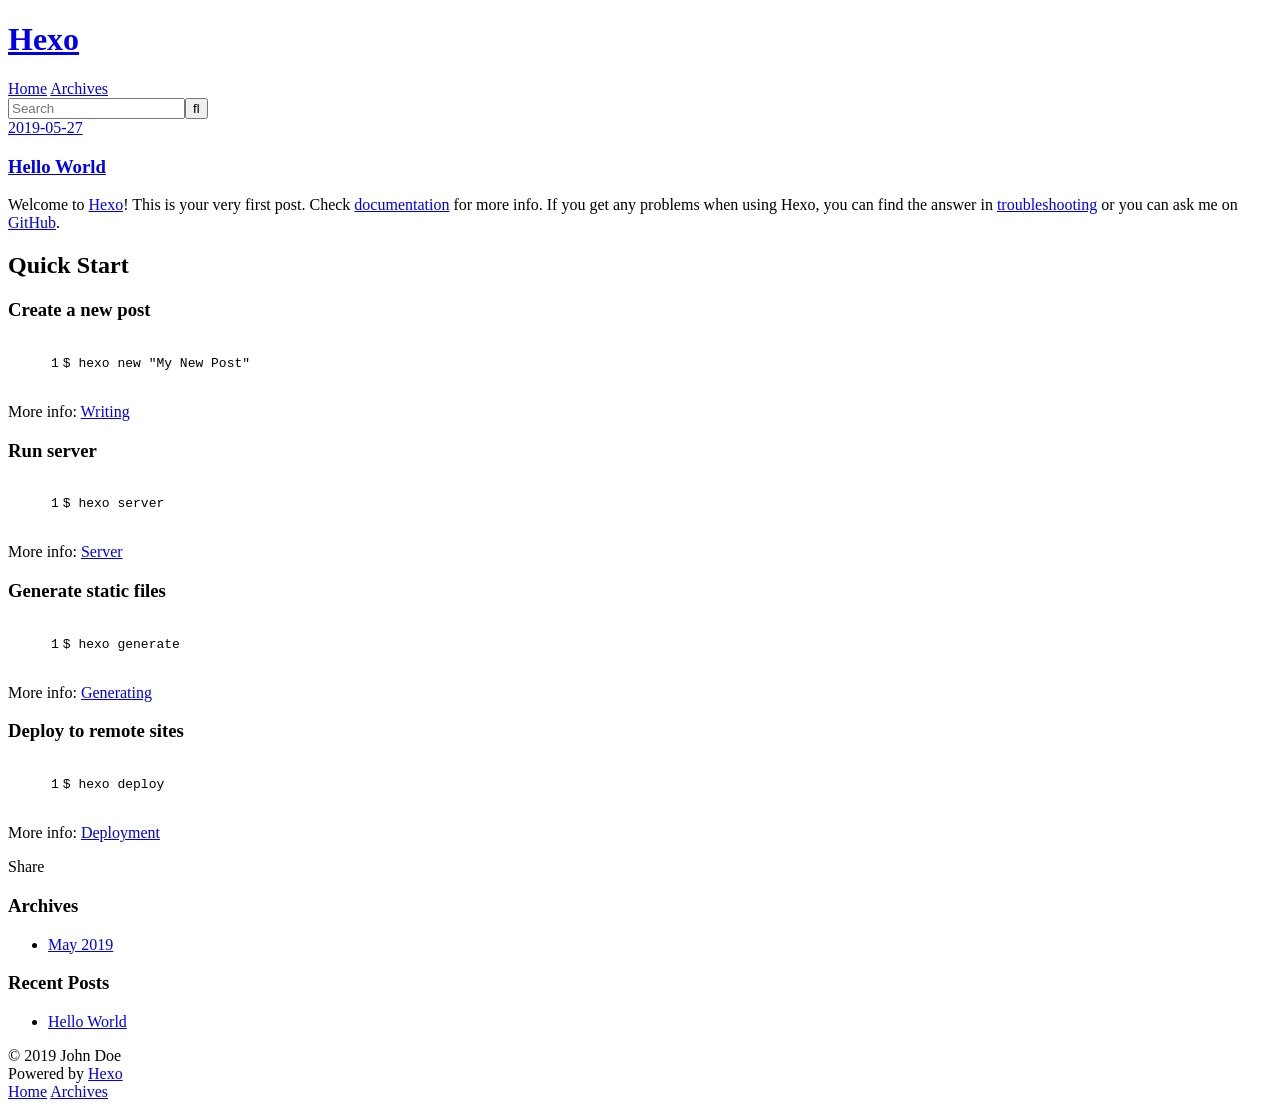
==== index.html @ edc5e7f1 "Site updated: 2019-05-27 20:19:11" ====
<!DOCTYPE html>
<html>
<head><meta name="generator" content="Hexo 3.8.0">
  <meta charset="utf-8">
  

  
  <title>Hexo</title>
  <meta name="viewport" content="width=device-width, initial-scale=1, maximum-scale=1">
  <meta property="og:type" content="website">
<meta property="og:title" content="Hexo">
<meta property="og:url" content="http://yoursite.com/index.html">
<meta property="og:site_name" content="Hexo">
<meta property="og:locale" content="default">
<meta name="twitter:card" content="summary">
<meta name="twitter:title" content="Hexo">
  
    <link rel="alternate" href="/atom.xml" title="Hexo" type="application/atom+xml">
  
  
    <link rel="icon" href="/favicon.png">
  
  
    <link href="//fonts.googleapis.com/css?family=Source+Code+Pro" rel="stylesheet" type="text/css">
  
  <link rel="stylesheet" href="/css/style.css">
</head>
</html>
<body>
  <div id="container">
    <div id="wrap">
      <header id="header">
  <div id="banner"></div>
  <div id="header-outer" class="outer">
    <div id="header-title" class="inner">
      <h1 id="logo-wrap">
        <a href="/" id="logo">Hexo</a>
      </h1>
      
    </div>
    <div id="header-inner" class="inner">
      <nav id="main-nav">
        <a id="main-nav-toggle" class="nav-icon"></a>
        
          <a class="main-nav-link" href="/">Home</a>
        
          <a class="main-nav-link" href="/archives">Archives</a>
        
      </nav>
      <nav id="sub-nav">
        
          <a id="nav-rss-link" class="nav-icon" href="/atom.xml" title="RSS Feed"></a>
        
        <a id="nav-search-btn" class="nav-icon" title="Search"></a>
      </nav>
      <div id="search-form-wrap">
        <form action="//google.com/search" method="get" accept-charset="UTF-8" class="search-form"><input type="search" name="q" class="search-form-input" placeholder="Search"><button type="submit" class="search-form-submit">&#xF002;</button><input type="hidden" name="sitesearch" value="http://yoursite.com"></form>
      </div>
    </div>
  </div>
</header>
      <div class="outer">
        <section id="main">
  
    <article id="post-hello-world" class="article article-type-post" itemscope itemprop="blogPost">
  <div class="article-meta">
    <a href="/2019/05/27/hello-world/" class="article-date">
  <time datetime="2019-05-27T12:12:05.612Z" itemprop="datePublished">2019-05-27</time>
</a>
    
  </div>
  <div class="article-inner">
    
    
      <header class="article-header">
        
  
    <h1 itemprop="name">
      <a class="article-title" href="/2019/05/27/hello-world/">Hello World</a>
    </h1>
  

      </header>
    
    <div class="article-entry" itemprop="articleBody">
      
        <p>Welcome to <a href="https://hexo.io/" target="_blank" rel="noopener">Hexo</a>! This is your very first post. Check <a href="https://hexo.io/docs/" target="_blank" rel="noopener">documentation</a> for more info. If you get any problems when using Hexo, you can find the answer in <a href="https://hexo.io/docs/troubleshooting.html" target="_blank" rel="noopener">troubleshooting</a> or you can ask me on <a href="https://github.com/hexojs/hexo/issues" target="_blank" rel="noopener">GitHub</a>.</p>
<h2 id="Quick-Start"><a href="#Quick-Start" class="headerlink" title="Quick Start"></a>Quick Start</h2><h3 id="Create-a-new-post"><a href="#Create-a-new-post" class="headerlink" title="Create a new post"></a>Create a new post</h3><figure class="highlight bash"><table><tr><td class="gutter"><pre><span class="line">1</span><br></pre></td><td class="code"><pre><span class="line">$ hexo new <span class="string">"My New Post"</span></span><br></pre></td></tr></table></figure>
<p>More info: <a href="https://hexo.io/docs/writing.html" target="_blank" rel="noopener">Writing</a></p>
<h3 id="Run-server"><a href="#Run-server" class="headerlink" title="Run server"></a>Run server</h3><figure class="highlight bash"><table><tr><td class="gutter"><pre><span class="line">1</span><br></pre></td><td class="code"><pre><span class="line">$ hexo server</span><br></pre></td></tr></table></figure>
<p>More info: <a href="https://hexo.io/docs/server.html" target="_blank" rel="noopener">Server</a></p>
<h3 id="Generate-static-files"><a href="#Generate-static-files" class="headerlink" title="Generate static files"></a>Generate static files</h3><figure class="highlight bash"><table><tr><td class="gutter"><pre><span class="line">1</span><br></pre></td><td class="code"><pre><span class="line">$ hexo generate</span><br></pre></td></tr></table></figure>
<p>More info: <a href="https://hexo.io/docs/generating.html" target="_blank" rel="noopener">Generating</a></p>
<h3 id="Deploy-to-remote-sites"><a href="#Deploy-to-remote-sites" class="headerlink" title="Deploy to remote sites"></a>Deploy to remote sites</h3><figure class="highlight bash"><table><tr><td class="gutter"><pre><span class="line">1</span><br></pre></td><td class="code"><pre><span class="line">$ hexo deploy</span><br></pre></td></tr></table></figure>
<p>More info: <a href="https://hexo.io/docs/deployment.html" target="_blank" rel="noopener">Deployment</a></p>

      
    </div>
    <footer class="article-footer">
      <a data-url="http://yoursite.com/2019/05/27/hello-world/" data-id="cjw6c3zhk0000vw98or9wdmxs" class="article-share-link">Share</a>
      
      
    </footer>
  </div>
  
</article>


  


</section>
        
          <aside id="sidebar">
  
    

  
    

  
    
  
    
  <div class="widget-wrap">
    <h3 class="widget-title">Archives</h3>
    <div class="widget">
      <ul class="archive-list"><li class="archive-list-item"><a class="archive-list-link" href="/archives/2019/05/">May 2019</a></li></ul>
    </div>
  </div>


  
    
  <div class="widget-wrap">
    <h3 class="widget-title">Recent Posts</h3>
    <div class="widget">
      <ul>
        
          <li>
            <a href="/2019/05/27/hello-world/">Hello World</a>
          </li>
        
      </ul>
    </div>
  </div>

  
</aside>
        
      </div>
      <footer id="footer">
  
  <div class="outer">
    <div id="footer-info" class="inner">
      &copy; 2019 John Doe<br>
      Powered by <a href="http://hexo.io/" target="_blank">Hexo</a>
    </div>
  </div>
</footer>
    </div>
    <nav id="mobile-nav">
  
    <a href="/" class="mobile-nav-link">Home</a>
  
    <a href="/archives" class="mobile-nav-link">Archives</a>
  
</nav>
    

<script src="//ajax.googleapis.com/ajax/libs/jquery/2.0.3/jquery.min.js"></script>


  <link rel="stylesheet" href="/fancybox/jquery.fancybox.css">
  <script src="/fancybox/jquery.fancybox.pack.js"></script>


<script src="/js/script.js"></script>



  </div>
</body>
</html>
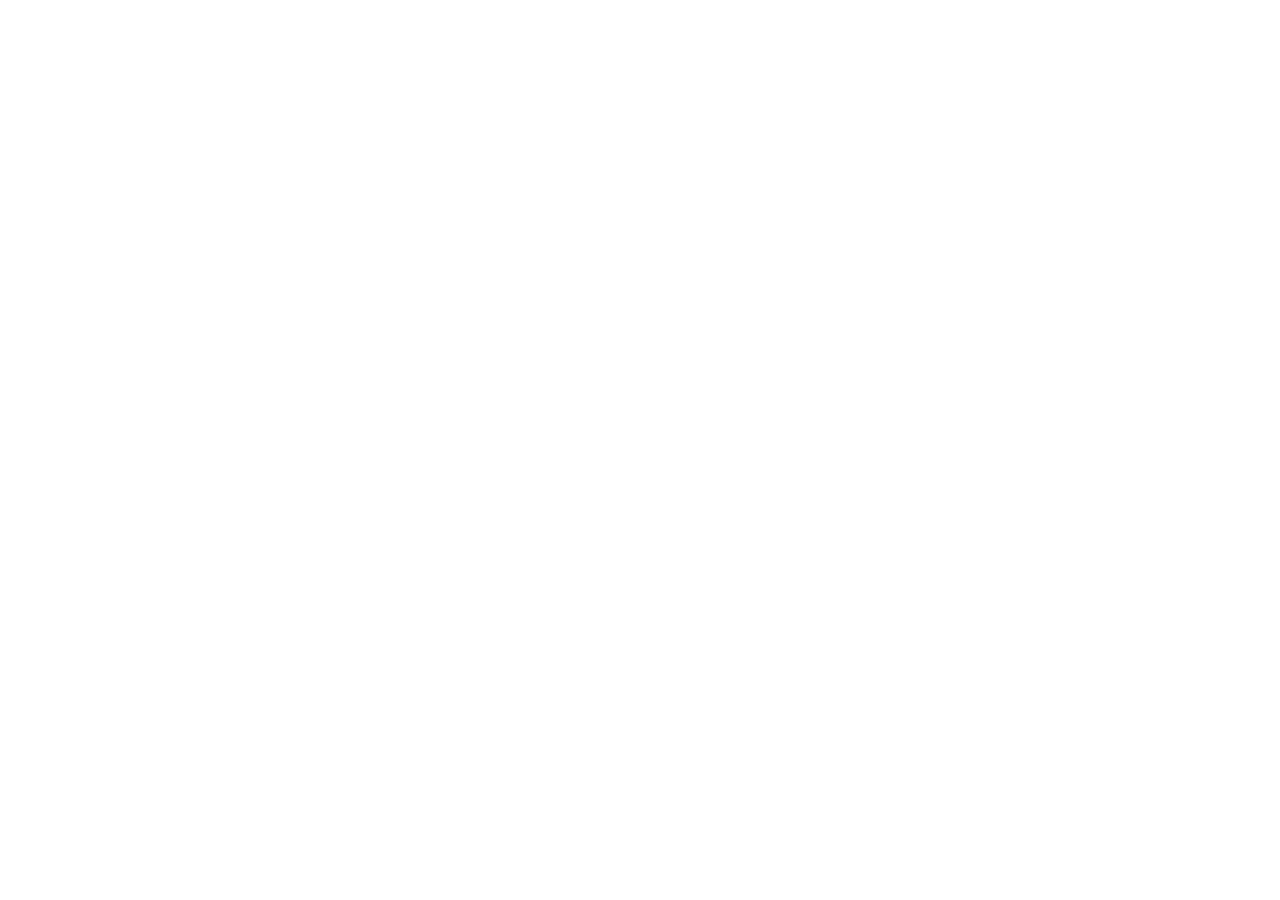
==== commit 27fc17f9: "update" ====
--- a/index.html
+++ b/index.html
@@ -1,184 +1,11 @@
-<!DOCTYPE html>
-<html>
-<head><meta name="generator" content="Hexo 3.8.0">
-  <meta charset="utf-8">
+<html lang="en">
+<head>
+  <meta charset="UTF-8">
+  <meta http-equiv="X-UA-Compatible" content="IE=edge">
+  <meta name="viewport" content="width=device-width, initial-scale=1.0">
+  <title>Document</title>
+</head>
+<body>
   
-
-  
-  <title>Hexo</title>
-  <meta name="viewport" content="width=device-width, initial-scale=1, maximum-scale=1">
-  <meta property="og:type" content="website">
-<meta property="og:title" content="Hexo">
-<meta property="og:url" content="http://yoursite.com/index.html">
-<meta property="og:site_name" content="Hexo">
-<meta property="og:locale" content="default">
-<meta name="twitter:card" content="summary">
-<meta name="twitter:title" content="Hexo">
-  
-    <link rel="alternate" href="/atom.xml" title="Hexo" type="application/atom+xml">
-  
-  
-    <link rel="icon" href="/favicon.png">
-  
-  
-    <link href="//fonts.googleapis.com/css?family=Source+Code+Pro" rel="stylesheet" type="text/css">
-  
-  <link rel="stylesheet" href="/css/style.css">
-</head>
-</html>
-<body>
-  <div id="container">
-    <div id="wrap">
-      <header id="header">
-  <div id="banner"></div>
-  <div id="header-outer" class="outer">
-    <div id="header-title" class="inner">
-      <h1 id="logo-wrap">
-        <a href="/" id="logo">Hexo</a>
-      </h1>
-      
-    </div>
-    <div id="header-inner" class="inner">
-      <nav id="main-nav">
-        <a id="main-nav-toggle" class="nav-icon"></a>
-        
-          <a class="main-nav-link" href="/">Home</a>
-        
-          <a class="main-nav-link" href="/archives">Archives</a>
-        
-      </nav>
-      <nav id="sub-nav">
-        
-          <a id="nav-rss-link" class="nav-icon" href="/atom.xml" title="RSS Feed"></a>
-        
-        <a id="nav-search-btn" class="nav-icon" title="Search"></a>
-      </nav>
-      <div id="search-form-wrap">
-        <form action="//google.com/search" method="get" accept-charset="UTF-8" class="search-form"><input type="search" name="q" class="search-form-input" placeholder="Search"><button type="submit" class="search-form-submit">&#xF002;</button><input type="hidden" name="sitesearch" value="http://yoursite.com"></form>
-      </div>
-    </div>
-  </div>
-</header>
-      <div class="outer">
-        <section id="main">
-  
-    <article id="post-hello-world" class="article article-type-post" itemscope itemprop="blogPost">
-  <div class="article-meta">
-    <a href="/2019/05/27/hello-world/" class="article-date">
-  <time datetime="2019-05-27T12:12:05.612Z" itemprop="datePublished">2019-05-27</time>
-</a>
-    
-  </div>
-  <div class="article-inner">
-    
-    
-      <header class="article-header">
-        
-  
-    <h1 itemprop="name">
-      <a class="article-title" href="/2019/05/27/hello-world/">Hello World</a>
-    </h1>
-  
-
-      </header>
-    
-    <div class="article-entry" itemprop="articleBody">
-      
-        <p>Welcome to <a href="https://hexo.io/" target="_blank" rel="noopener">Hexo</a>! This is your very first post. Check <a href="https://hexo.io/docs/" target="_blank" rel="noopener">documentation</a> for more info. If you get any problems when using Hexo, you can find the answer in <a href="https://hexo.io/docs/troubleshooting.html" target="_blank" rel="noopener">troubleshooting</a> or you can ask me on <a href="https://github.com/hexojs/hexo/issues" target="_blank" rel="noopener">GitHub</a>.</p>
-<h2 id="Quick-Start"><a href="#Quick-Start" class="headerlink" title="Quick Start"></a>Quick Start</h2><h3 id="Create-a-new-post"><a href="#Create-a-new-post" class="headerlink" title="Create a new post"></a>Create a new post</h3><figure class="highlight bash"><table><tr><td class="gutter"><pre><span class="line">1</span><br></pre></td><td class="code"><pre><span class="line">$ hexo new <span class="string">"My New Post"</span></span><br></pre></td></tr></table></figure>
-<p>More info: <a href="https://hexo.io/docs/writing.html" target="_blank" rel="noopener">Writing</a></p>
-<h3 id="Run-server"><a href="#Run-server" class="headerlink" title="Run server"></a>Run server</h3><figure class="highlight bash"><table><tr><td class="gutter"><pre><span class="line">1</span><br></pre></td><td class="code"><pre><span class="line">$ hexo server</span><br></pre></td></tr></table></figure>
-<p>More info: <a href="https://hexo.io/docs/server.html" target="_blank" rel="noopener">Server</a></p>
-<h3 id="Generate-static-files"><a href="#Generate-static-files" class="headerlink" title="Generate static files"></a>Generate static files</h3><figure class="highlight bash"><table><tr><td class="gutter"><pre><span class="line">1</span><br></pre></td><td class="code"><pre><span class="line">$ hexo generate</span><br></pre></td></tr></table></figure>
-<p>More info: <a href="https://hexo.io/docs/generating.html" target="_blank" rel="noopener">Generating</a></p>
-<h3 id="Deploy-to-remote-sites"><a href="#Deploy-to-remote-sites" class="headerlink" title="Deploy to remote sites"></a>Deploy to remote sites</h3><figure class="highlight bash"><table><tr><td class="gutter"><pre><span class="line">1</span><br></pre></td><td class="code"><pre><span class="line">$ hexo deploy</span><br></pre></td></tr></table></figure>
-<p>More info: <a href="https://hexo.io/docs/deployment.html" target="_blank" rel="noopener">Deployment</a></p>
-
-      
-    </div>
-    <footer class="article-footer">
-      <a data-url="http://yoursite.com/2019/05/27/hello-world/" data-id="cjw6c3zhk0000vw98or9wdmxs" class="article-share-link">Share</a>
-      
-      
-    </footer>
-  </div>
-  
-</article>
-
-
-  
-
-
-</section>
-        
-          <aside id="sidebar">
-  
-    
-
-  
-    
-
-  
-    
-  
-    
-  <div class="widget-wrap">
-    <h3 class="widget-title">Archives</h3>
-    <div class="widget">
-      <ul class="archive-list"><li class="archive-list-item"><a class="archive-list-link" href="/archives/2019/05/">May 2019</a></li></ul>
-    </div>
-  </div>
-
-
-  
-    
-  <div class="widget-wrap">
-    <h3 class="widget-title">Recent Posts</h3>
-    <div class="widget">
-      <ul>
-        
-          <li>
-            <a href="/2019/05/27/hello-world/">Hello World</a>
-          </li>
-        
-      </ul>
-    </div>
-  </div>
-
-  
-</aside>
-        
-      </div>
-      <footer id="footer">
-  
-  <div class="outer">
-    <div id="footer-info" class="inner">
-      &copy; 2019 John Doe<br>
-      Powered by <a href="http://hexo.io/" target="_blank">Hexo</a>
-    </div>
-  </div>
-</footer>
-    </div>
-    <nav id="mobile-nav">
-  
-    <a href="/" class="mobile-nav-link">Home</a>
-  
-    <a href="/archives" class="mobile-nav-link">Archives</a>
-  
-</nav>
-    
-
-<script src="//ajax.googleapis.com/ajax/libs/jquery/2.0.3/jquery.min.js"></script>
-
-
-  <link rel="stylesheet" href="/fancybox/jquery.fancybox.css">
-  <script src="/fancybox/jquery.fancybox.pack.js"></script>
-
-
-<script src="/js/script.js"></script>
-
-
-
-  </div>
 </body>
 </html>
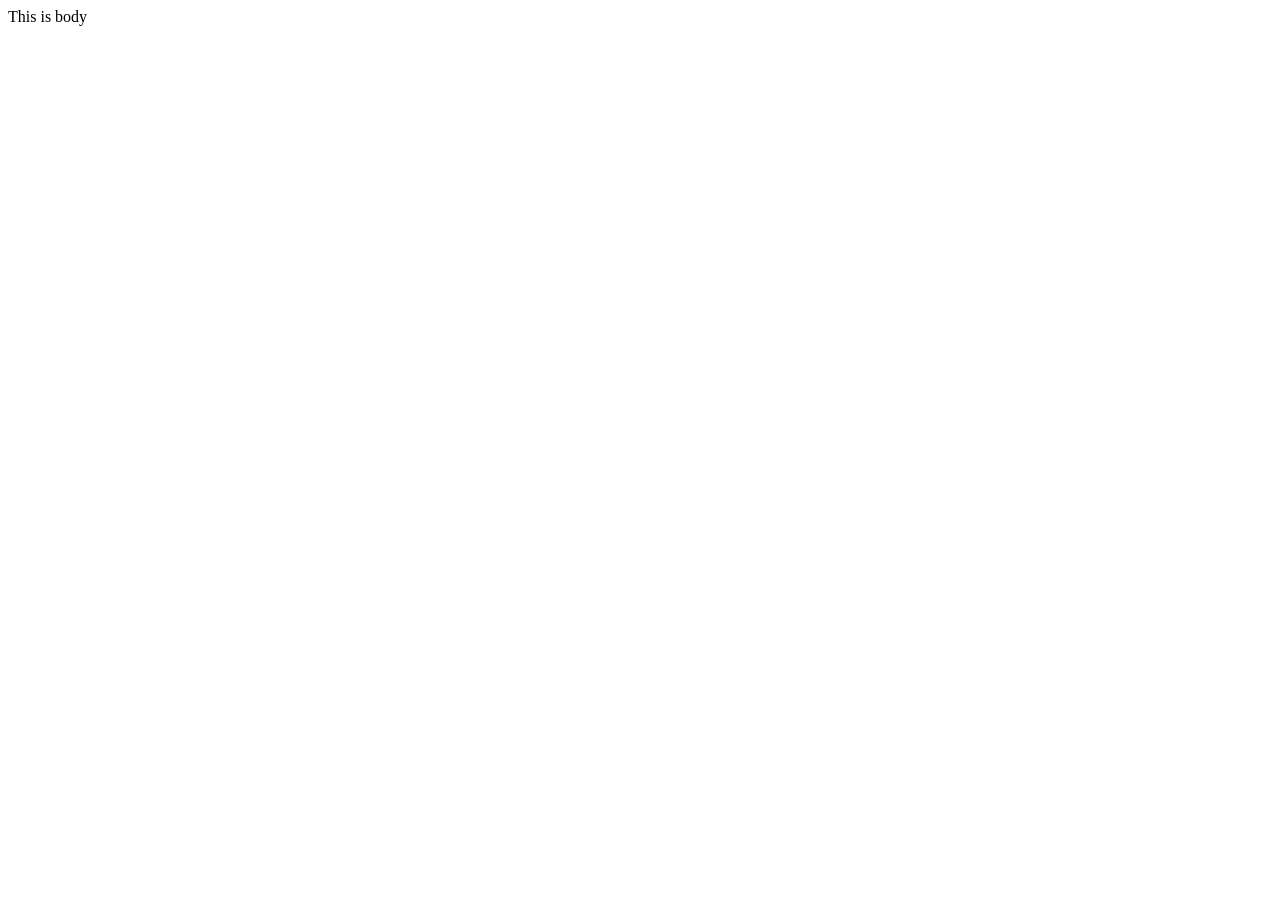
==== commit 22050f81: "update" ====
--- a/index.html
+++ b/index.html
@@ -6,6 +6,6 @@
   <title>Document</title>
 </head>
 <body>
-  
+  This is body
 </body>
 </html>
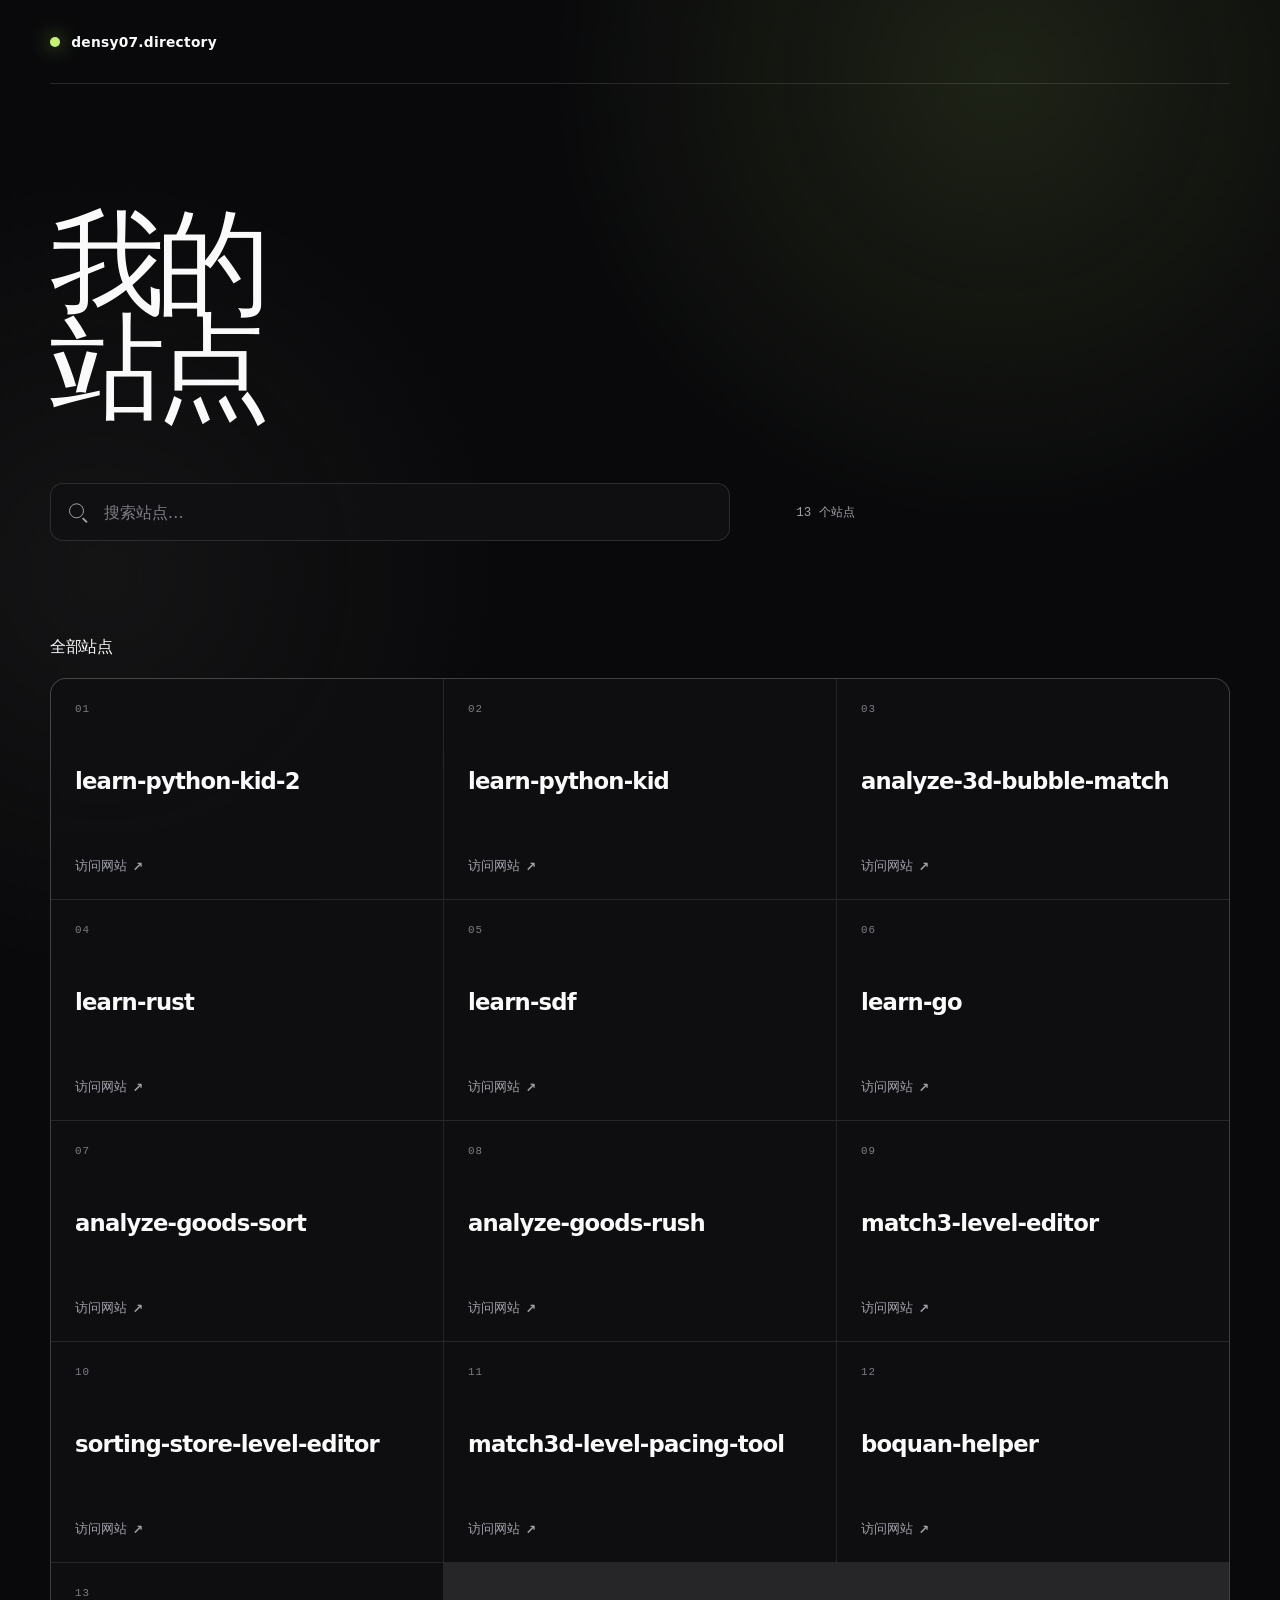
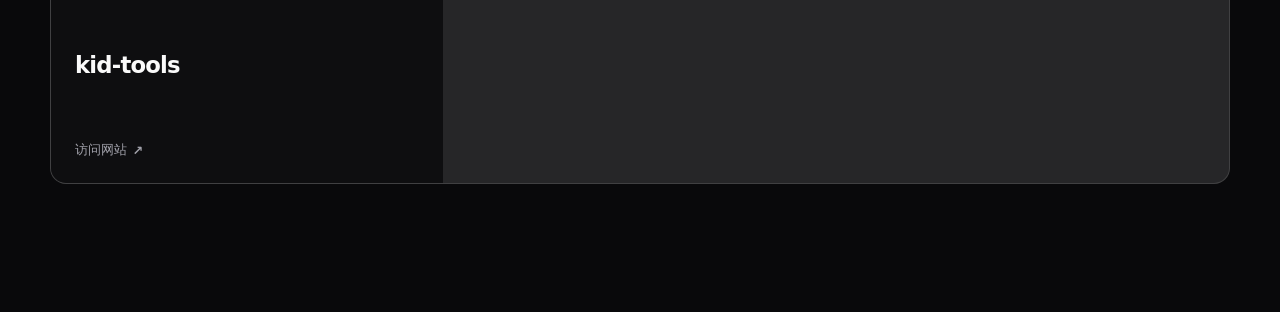
==== commit a073a759: "Initial commit" ====
--- a/index.html
+++ b/index.html
@@ -1,11 +1,161 @@
-<html lang="en">
-<head>
-  <meta charset="UTF-8">
-  <meta http-equiv="X-UA-Compatible" content="IE=edge">
-  <meta name="viewport" content="width=device-width, initial-scale=1.0">
-  <title>Document</title>
-</head>
-<body>
-  This is body
-</body>
-</html>+<!doctype html>
+<html lang="zh-CN">
+  <head>
+    <meta charset="utf-8">
+    <meta name="viewport" content="width=device-width, initial-scale=1">
+    <meta name="description" content="densy07 的站点快捷入口。">
+    <meta name="theme-color" content="#09090b">
+    <title>我的站点 · densy07</title>
+    <link rel="stylesheet" href="styles.css">
+    <script src="script.js" defer></script>
+  </head>
+  <body>
+    <a class="skip-link" href="#site-directory">跳到站点列表</a>
+
+    <div class="page-shell">
+      <header class="topbar" aria-label="页面信息">
+        <a class="brand" href="/" aria-label="返回站点导航首页">
+          <span class="brand-mark" aria-hidden="true"></span>
+          <span>densy07.directory</span>
+        </a>
+      </header>
+
+      <main>
+        <section class="hero" aria-labelledby="page-title">
+          <h1 id="page-title">我的<br>站点</h1>
+
+          <div class="directory-tools">
+            <div class="search-control" role="search">
+              <label class="sr-only" for="site-search">搜索站点</label>
+              <span class="search-icon" aria-hidden="true"></span>
+              <input
+                id="site-search"
+                type="search"
+                placeholder="搜索站点…"
+                autocomplete="off"
+                spellcheck="false"
+              >
+              <button id="search-clear" class="clear-button" type="button" hidden>清除</button>
+            </div>
+            <output id="result-count" class="result-count" for="site-search" aria-live="polite">13 个站点</output>
+          </div>
+        </section>
+
+        <section id="site-directory" class="site-directory" aria-labelledby="directory-title">
+          <div class="section-heading">
+            <h2 id="directory-title">全部站点</h2>
+          </div>
+
+          <div class="site-grid">
+            <article class="site-card" data-site-card data-search="learn-python-kid-2 learn-python-kid-2.vercel.app">
+              <a href="https://learn-python-kid-2.vercel.app" target="_blank" rel="noopener noreferrer">
+                <div class="card-meta"><span>01</span></div>
+                <h3>learn-python-kid-2</h3>
+                <span class="visit-label">访问网站 <span aria-hidden="true">↗</span></span>
+              </a>
+            </article>
+
+            <article class="site-card" data-site-card data-search="learn-python-kid learn-python-kid.vercel.app">
+              <a href="https://learn-python-kid.vercel.app" target="_blank" rel="noopener noreferrer">
+                <div class="card-meta"><span>02</span></div>
+                <h3>learn-python-kid</h3>
+                <span class="visit-label">访问网站 <span aria-hidden="true">↗</span></span>
+              </a>
+            </article>
+
+            <article class="site-card" data-site-card data-search="analyze-3d-bubble-match analyze-3d-bubble-match.vercel.app">
+              <a href="https://analyze-3d-bubble-match.vercel.app" target="_blank" rel="noopener noreferrer">
+                <div class="card-meta"><span>03</span></div>
+                <h3>analyze-3d-bubble-match</h3>
+                <span class="visit-label">访问网站 <span aria-hidden="true">↗</span></span>
+              </a>
+            </article>
+
+            <article class="site-card" data-site-card data-search="learn-rust learn-rust-chi.vercel.app">
+              <a href="https://learn-rust-chi.vercel.app" target="_blank" rel="noopener noreferrer">
+                <div class="card-meta"><span>04</span></div>
+                <h3>learn-rust</h3>
+                <span class="visit-label">访问网站 <span aria-hidden="true">↗</span></span>
+              </a>
+            </article>
+
+            <article class="site-card" data-site-card data-search="learn-sdf learn-sdf.vercel.app">
+              <a href="https://learn-sdf.vercel.app" target="_blank" rel="noopener noreferrer">
+                <div class="card-meta"><span>05</span></div>
+                <h3>learn-sdf</h3>
+                <span class="visit-label">访问网站 <span aria-hidden="true">↗</span></span>
+              </a>
+            </article>
+
+            <article class="site-card" data-site-card data-search="learn-go learn-go-pi.vercel.app">
+              <a href="https://learn-go-pi.vercel.app" target="_blank" rel="noopener noreferrer">
+                <div class="card-meta"><span>06</span></div>
+                <h3>learn-go</h3>
+                <span class="visit-label">访问网站 <span aria-hidden="true">↗</span></span>
+              </a>
+            </article>
+
+            <article class="site-card" data-site-card data-search="analyze-goods-sort analyze-goods-sort.vercel.app">
+              <a href="https://analyze-goods-sort.vercel.app" target="_blank" rel="noopener noreferrer">
+                <div class="card-meta"><span>07</span></div>
+                <h3>analyze-goods-sort</h3>
+                <span class="visit-label">访问网站 <span aria-hidden="true">↗</span></span>
+              </a>
+            </article>
+
+            <article class="site-card" data-site-card data-search="analyze-goods-rush analyze-goods-rush.vercel.app">
+              <a href="https://analyze-goods-rush.vercel.app" target="_blank" rel="noopener noreferrer">
+                <div class="card-meta"><span>08</span></div>
+                <h3>analyze-goods-rush</h3>
+                <span class="visit-label">访问网站 <span aria-hidden="true">↗</span></span>
+              </a>
+            </article>
+
+            <article class="site-card" data-site-card data-search="match3-level-editor match3-level-editor.vercel.app">
+              <a href="https://match3-level-editor.vercel.app" target="_blank" rel="noopener noreferrer">
+                <div class="card-meta"><span>09</span></div>
+                <h3>match3-level-editor</h3>
+                <span class="visit-label">访问网站 <span aria-hidden="true">↗</span></span>
+              </a>
+            </article>
+
+            <article class="site-card" data-site-card data-search="sorting-store-level-editor sorting-store-level-editor.vercel.app">
+              <a href="https://sorting-store-level-editor.vercel.app" target="_blank" rel="noopener noreferrer">
+                <div class="card-meta"><span>10</span></div>
+                <h3>sorting-store-level-editor</h3>
+                <span class="visit-label">访问网站 <span aria-hidden="true">↗</span></span>
+              </a>
+            </article>
+
+            <article class="site-card" data-site-card data-search="match3d-level-pacing-tool match3d-level-pacing-tool.vercel.app">
+              <a href="https://match3d-level-pacing-tool.vercel.app" target="_blank" rel="noopener noreferrer">
+                <div class="card-meta"><span>11</span></div>
+                <h3>match3d-level-pacing-tool</h3>
+                <span class="visit-label">访问网站 <span aria-hidden="true">↗</span></span>
+              </a>
+            </article>
+
+            <article class="site-card" data-site-card data-search="boquan-helper boquan-helper.vercel.app">
+              <a href="https://boquan-helper.vercel.app" target="_blank" rel="noopener noreferrer">
+                <div class="card-meta"><span>12</span></div>
+                <h3>boquan-helper</h3>
+                <span class="visit-label">访问网站 <span aria-hidden="true">↗</span></span>
+              </a>
+            </article>
+
+            <article class="site-card" data-site-card data-search="kid-tools kid-tools.vercel.app">
+              <a href="https://kid-tools.vercel.app" target="_blank" rel="noopener noreferrer">
+                <div class="card-meta"><span>13</span></div>
+                <h3>kid-tools</h3>
+                <span class="visit-label">访问网站 <span aria-hidden="true">↗</span></span>
+              </a>
+            </article>
+          </div>
+
+          <p id="empty-state" class="empty-state" hidden>没有找到匹配的站点。换个关键词试试。</p>
+        </section>
+      </main>
+
+    </div>
+  </body>
+</html>
--- a/styles.css
+++ b/styles.css
@@ -0,0 +1,375 @@
+:root {
+  color-scheme: dark;
+  --background: #09090b;
+  --surface: rgba(24, 24, 27, 0.74);
+  --surface-strong: #18181b;
+  --border: rgba(255, 255, 255, 0.12);
+  --border-strong: rgba(255, 255, 255, 0.24);
+  --text: #fafafa;
+  --muted: #a1a1aa;
+  --subtle: #7c7c85;
+  --accent: #c6f36f;
+  --accent-dark: #162108;
+  --focus: #d9ff8c;
+  font-family: Inter, ui-sans-serif, system-ui, -apple-system, BlinkMacSystemFont, "Segoe UI", sans-serif;
+  font-synthesis: none;
+}
+
+* {
+  box-sizing: border-box;
+}
+
+html {
+  background: var(--background);
+  scroll-behavior: smooth;
+}
+
+body {
+  min-width: 320px;
+  min-height: 100vh;
+  margin: 0;
+  color: var(--text);
+  background:
+    radial-gradient(circle at 78% 4%, rgba(198, 243, 111, 0.11), transparent 28rem),
+    radial-gradient(circle at 8% 30%, rgba(87, 83, 78, 0.15), transparent 25rem),
+    var(--background);
+}
+
+body::before {
+  position: fixed;
+  inset: 0;
+  z-index: -1;
+  background-image: linear-gradient(rgba(255, 255, 255, 0.022) 1px, transparent 1px),
+    linear-gradient(90deg, rgba(255, 255, 255, 0.022) 1px, transparent 1px);
+  background-size: 48px 48px;
+  content: "";
+  mask-image: linear-gradient(to bottom, black, transparent 72%);
+}
+
+a {
+  color: inherit;
+}
+
+button,
+input {
+  font: inherit;
+}
+
+.skip-link {
+  position: fixed;
+  top: 1rem;
+  left: 1rem;
+  z-index: 10;
+  padding: 0.7rem 1rem;
+  color: #111;
+  background: var(--focus);
+  border-radius: 0.5rem;
+  font-weight: 700;
+  text-decoration: none;
+  transform: translateY(-180%);
+  transition: transform 160ms ease;
+}
+
+.skip-link:focus {
+  transform: translateY(0);
+}
+
+.page-shell {
+  width: min(1180px, calc(100% - 3rem));
+  margin: 0 auto;
+}
+
+.topbar {
+  display: flex;
+  align-items: center;
+  justify-content: space-between;
+  min-height: 84px;
+  border-bottom: 1px solid var(--border);
+}
+
+.brand {
+  display: inline-flex;
+  gap: 0.7rem;
+  align-items: center;
+  font-size: 0.86rem;
+  font-weight: 700;
+  letter-spacing: 0.02em;
+  text-decoration: none;
+}
+
+.brand-mark {
+  width: 10px;
+  height: 10px;
+  background: var(--accent);
+  border-radius: 50%;
+  box-shadow: 0 0 20px rgba(198, 243, 111, 0.7);
+}
+
+.hero {
+  padding: clamp(5rem, 10vw, 8.5rem) 0 clamp(4rem, 8vw, 6rem);
+}
+
+h1 {
+  max-width: 850px;
+  margin: 0;
+  font-size: clamp(3.4rem, 9vw, 7.7rem);
+  font-weight: 650;
+  letter-spacing: -0.075em;
+  line-height: 0.9;
+}
+
+.directory-tools {
+  display: flex;
+  gap: 1rem;
+  align-items: center;
+  margin-top: clamp(2.5rem, 5vw, 4rem);
+}
+
+.search-control {
+  position: relative;
+  flex: 1;
+  max-width: 680px;
+}
+
+.search-control input {
+  width: 100%;
+  height: 58px;
+  padding: 0 5.25rem 0 3.3rem;
+  color: var(--text);
+  background: rgba(17, 17, 19, 0.86);
+  border: 1px solid var(--border);
+  border-radius: 0.8rem;
+  outline: none;
+  transition: border-color 160ms ease, box-shadow 160ms ease, background 160ms ease;
+}
+
+.search-control input::placeholder {
+  color: var(--subtle);
+}
+
+.search-control input:focus {
+  background: var(--surface-strong);
+  border-color: var(--border-strong);
+  box-shadow: 0 0 0 3px rgba(198, 243, 111, 0.18);
+}
+
+.search-icon {
+  position: absolute;
+  top: 50%;
+  left: 1.2rem;
+  z-index: 1;
+  width: 15px;
+  height: 15px;
+  border: 1.5px solid var(--muted);
+  border-radius: 50%;
+  pointer-events: none;
+  transform: translateY(-58%);
+}
+
+.search-icon::after {
+  position: absolute;
+  right: -5px;
+  bottom: -3px;
+  width: 6px;
+  height: 1.5px;
+  background: var(--muted);
+  content: "";
+  transform: rotate(45deg);
+}
+
+.clear-button {
+  position: absolute;
+  top: 50%;
+  right: 0.7rem;
+  padding: 0.45rem 0.65rem;
+  color: var(--muted);
+  background: transparent;
+  border: 0;
+  border-radius: 0.4rem;
+  cursor: pointer;
+  transform: translateY(-50%);
+}
+
+.clear-button:hover {
+  color: var(--text);
+  background: rgba(255, 255, 255, 0.07);
+}
+
+.result-count {
+  min-width: 6.8rem;
+  color: var(--muted);
+  font-family: "SFMono-Regular", Consolas, "Liberation Mono", monospace;
+  font-size: 0.78rem;
+  text-align: right;
+}
+
+.site-directory {
+  padding-bottom: clamp(5rem, 10vw, 9rem);
+}
+
+.section-heading {
+  display: flex;
+  align-items: baseline;
+  justify-content: space-between;
+  margin-bottom: 1.25rem;
+}
+
+.section-heading h2 {
+  margin: 0;
+  font-size: 1rem;
+  letter-spacing: -0.02em;
+}
+
+.section-heading p {
+  margin: 0;
+  color: var(--subtle);
+  font-size: 0.76rem;
+}
+
+.site-grid {
+  display: grid;
+  grid-template-columns: repeat(3, minmax(0, 1fr));
+  gap: 1px;
+  overflow: hidden;
+  background: var(--border);
+  border: 1px solid var(--border);
+  border-radius: 1rem;
+}
+
+.site-card {
+  min-width: 0;
+  background: rgba(13, 13, 15, 0.94);
+}
+
+.site-card a {
+  display: flex;
+  min-height: 220px;
+  padding: 1.5rem;
+  flex-direction: column;
+  text-decoration: none;
+  transition: background 180ms ease, color 180ms ease;
+}
+
+.site-card a:hover {
+  background: var(--surface);
+}
+
+.site-card a:focus-visible,
+.brand:focus-visible,
+.clear-button:focus-visible {
+  position: relative;
+  z-index: 2;
+  outline: 2px solid var(--focus);
+  outline-offset: -2px;
+}
+
+.card-meta {
+  display: flex;
+  color: var(--subtle);
+  font-family: "SFMono-Regular", Consolas, "Liberation Mono", monospace;
+  font-size: 0.68rem;
+  letter-spacing: 0.1em;
+  text-transform: uppercase;
+}
+
+.site-card h3 {
+  margin: 3.3rem 0 0;
+  overflow-wrap: anywhere;
+  font-size: clamp(1.15rem, 2vw, 1.42rem);
+  font-weight: 620;
+  letter-spacing: -0.035em;
+  line-height: 1.2;
+}
+
+.visit-label {
+  display: inline-flex;
+  gap: 0.35rem;
+  align-items: center;
+  align-self: flex-start;
+  margin-top: auto;
+  color: var(--muted);
+  font-size: 0.8rem;
+  font-weight: 650;
+  transition: color 180ms ease, transform 180ms ease;
+}
+
+.site-card a:hover .visit-label {
+  color: var(--accent);
+  transform: translateX(3px);
+}
+
+.empty-state {
+  margin: 1rem 0 0;
+  padding: 4rem 1rem;
+  color: var(--muted);
+  background: rgba(13, 13, 15, 0.75);
+  border: 1px solid var(--border);
+  border-radius: 1rem;
+  text-align: center;
+}
+
+.sr-only {
+  position: absolute;
+  width: 1px;
+  height: 1px;
+  padding: 0;
+  overflow: hidden;
+  clip: rect(0, 0, 0, 0);
+  white-space: nowrap;
+  border: 0;
+}
+
+@media (max-width: 900px) {
+  .site-grid {
+    grid-template-columns: repeat(2, minmax(0, 1fr));
+  }
+}
+
+@media (max-width: 620px) {
+  .page-shell {
+    width: min(100% - 2rem, 1180px);
+  }
+
+  .topbar {
+    min-height: 72px;
+  }
+
+  .hero {
+    padding-top: 4.5rem;
+  }
+
+  h1 {
+    font-size: clamp(3rem, 17vw, 4.8rem);
+  }
+
+  .directory-tools {
+    align-items: stretch;
+    flex-direction: column;
+  }
+
+  .result-count {
+    min-width: 0;
+    text-align: left;
+  }
+
+  .site-grid {
+    grid-template-columns: 1fr;
+  }
+
+  .site-card a {
+    min-height: 200px;
+  }
+}
+
+@media (prefers-reduced-motion: reduce) {
+  html {
+    scroll-behavior: auto;
+  }
+
+  *,
+  *::before,
+  *::after {
+    scroll-behavior: auto !important;
+    transition-duration: 0.01ms !important;
+  }
+}
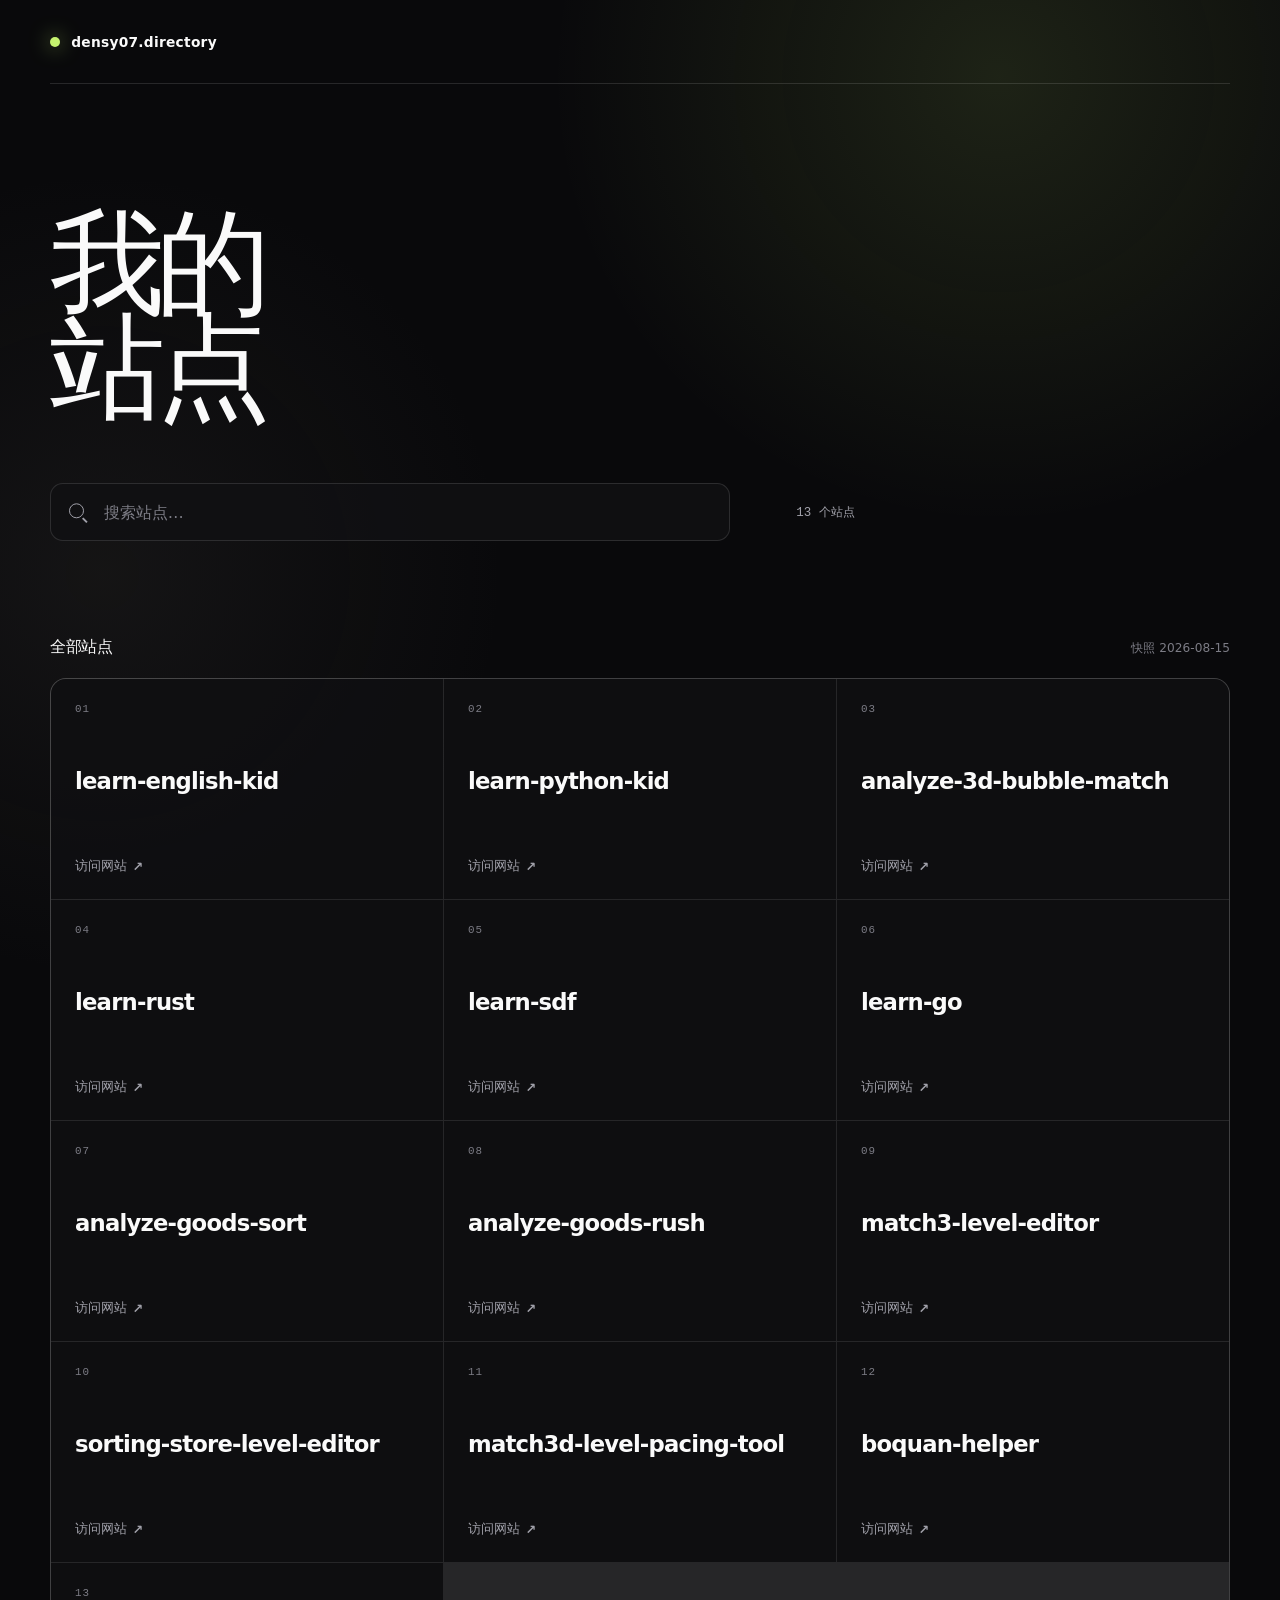
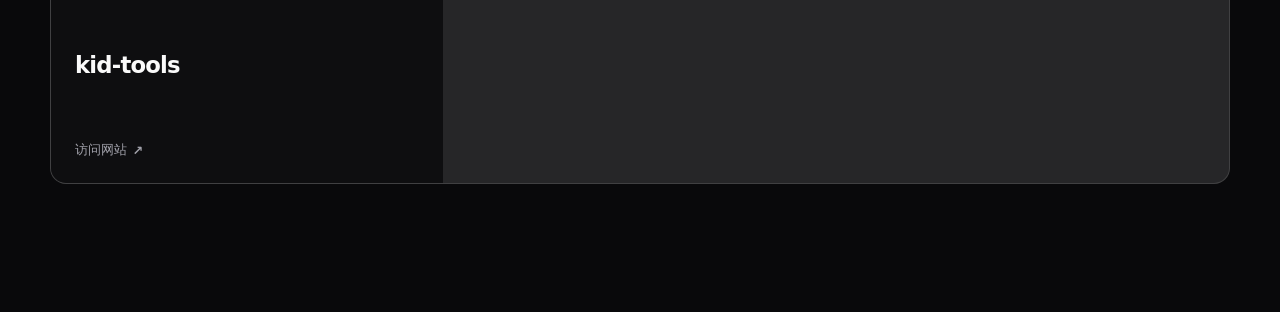
==== commit d6c09642: "Update site directory with new entry for learn-english-kid and add snapshot date" ====
--- a/index.html
+++ b/index.html
@@ -44,13 +44,14 @@
         <section id="site-directory" class="site-directory" aria-labelledby="directory-title">
           <div class="section-heading">
             <h2 id="directory-title">全部站点</h2>
+            <p>快照 2026-08-15</p>
           </div>
 
           <div class="site-grid">
-            <article class="site-card" data-site-card data-search="learn-python-kid-2 learn-python-kid-2.vercel.app">
-              <a href="https://learn-python-kid-2.vercel.app" target="_blank" rel="noopener noreferrer">
+            <article class="site-card" data-site-card data-search="learn-english-kid learn-english-kid.vercel.app">
+              <a href="https://learn-english-kid.vercel.app" target="_blank" rel="noopener noreferrer">
                 <div class="card-meta"><span>01</span></div>
-                <h3>learn-python-kid-2</h3>
+                <h3>learn-english-kid</h3>
                 <span class="visit-label">访问网站 <span aria-hidden="true">↗</span></span>
               </a>
             </article>
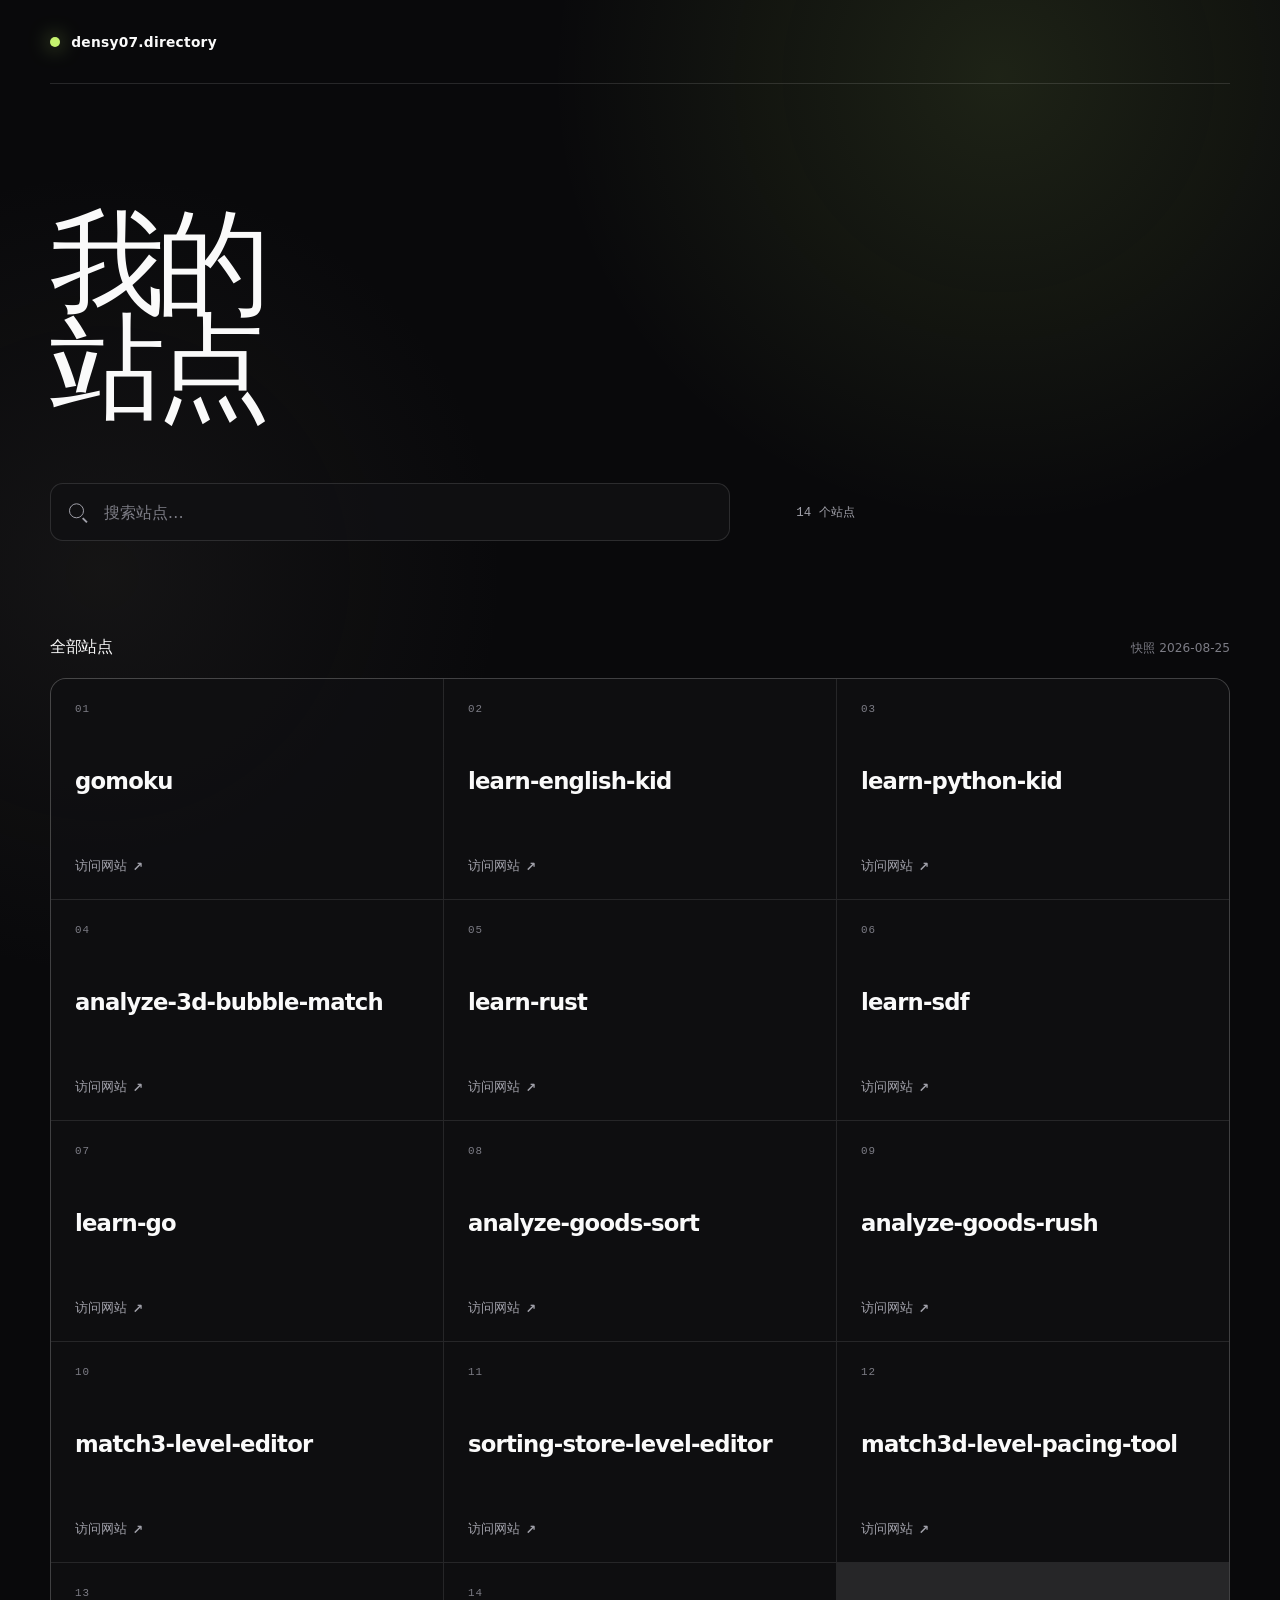
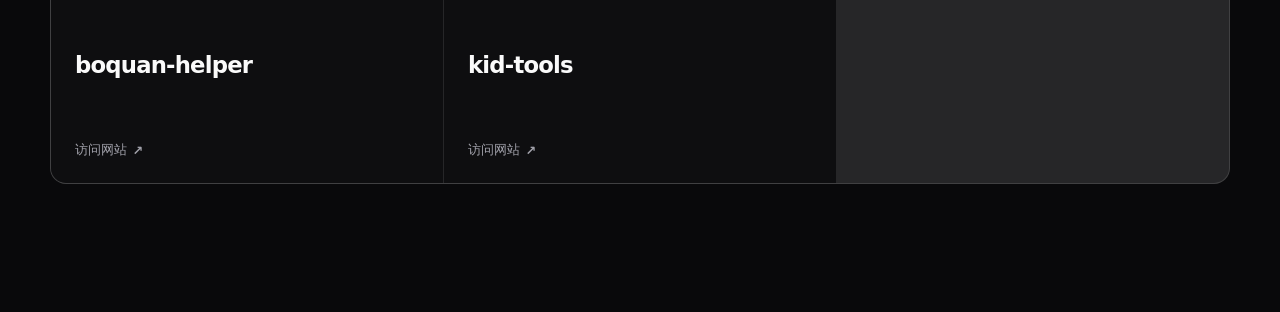
==== commit 98b0faf2: "Update AGENTS.md and index.html for catalog enhancements; add sites.json for site management" ====
--- a/index.html
+++ b/index.html
@@ -37,20 +37,28 @@
               >
               <button id="search-clear" class="clear-button" type="button" hidden>清除</button>
             </div>
-            <output id="result-count" class="result-count" for="site-search" aria-live="polite">13 个站点</output>
+            <output id="result-count" class="result-count" for="site-search" aria-live="polite">14 个站点</output>
           </div>
         </section>
 
         <section id="site-directory" class="site-directory" aria-labelledby="directory-title">
           <div class="section-heading">
             <h2 id="directory-title">全部站点</h2>
-            <p>快照 2026-08-15</p>
+            <p>快照 2026-08-25</p>
           </div>
 
           <div class="site-grid">
+            <article class="site-card" data-site-card data-search="gomoku gomoku-space.vercel.app">
+              <a href="https://gomoku-space.vercel.app" target="_blank" rel="noopener noreferrer">
+                <div class="card-meta"><span>01</span></div>
+                <h3>gomoku</h3>
+                <span class="visit-label">访问网站 <span aria-hidden="true">↗</span></span>
+              </a>
+            </article>
+
             <article class="site-card" data-site-card data-search="learn-english-kid learn-english-kid.vercel.app">
               <a href="https://learn-english-kid.vercel.app" target="_blank" rel="noopener noreferrer">
-                <div class="card-meta"><span>01</span></div>
+                <div class="card-meta"><span>02</span></div>
                 <h3>learn-english-kid</h3>
                 <span class="visit-label">访问网站 <span aria-hidden="true">↗</span></span>
               </a>
@@ -58,7 +66,7 @@
 
             <article class="site-card" data-site-card data-search="learn-python-kid learn-python-kid.vercel.app">
               <a href="https://learn-python-kid.vercel.app" target="_blank" rel="noopener noreferrer">
-                <div class="card-meta"><span>02</span></div>
+                <div class="card-meta"><span>03</span></div>
                 <h3>learn-python-kid</h3>
                 <span class="visit-label">访问网站 <span aria-hidden="true">↗</span></span>
               </a>
@@ -66,7 +74,7 @@
 
             <article class="site-card" data-site-card data-search="analyze-3d-bubble-match analyze-3d-bubble-match.vercel.app">
               <a href="https://analyze-3d-bubble-match.vercel.app" target="_blank" rel="noopener noreferrer">
-                <div class="card-meta"><span>03</span></div>
+                <div class="card-meta"><span>04</span></div>
                 <h3>analyze-3d-bubble-match</h3>
                 <span class="visit-label">访问网站 <span aria-hidden="true">↗</span></span>
               </a>
@@ -74,7 +82,7 @@
 
             <article class="site-card" data-site-card data-search="learn-rust learn-rust-chi.vercel.app">
               <a href="https://learn-rust-chi.vercel.app" target="_blank" rel="noopener noreferrer">
-                <div class="card-meta"><span>04</span></div>
+                <div class="card-meta"><span>05</span></div>
                 <h3>learn-rust</h3>
                 <span class="visit-label">访问网站 <span aria-hidden="true">↗</span></span>
               </a>
@@ -82,7 +90,7 @@
 
             <article class="site-card" data-site-card data-search="learn-sdf learn-sdf.vercel.app">
               <a href="https://learn-sdf.vercel.app" target="_blank" rel="noopener noreferrer">
-                <div class="card-meta"><span>05</span></div>
+                <div class="card-meta"><span>06</span></div>
                 <h3>learn-sdf</h3>
                 <span class="visit-label">访问网站 <span aria-hidden="true">↗</span></span>
               </a>
@@ -90,7 +98,7 @@
 
             <article class="site-card" data-site-card data-search="learn-go learn-go-pi.vercel.app">
               <a href="https://learn-go-pi.vercel.app" target="_blank" rel="noopener noreferrer">
-                <div class="card-meta"><span>06</span></div>
+                <div class="card-meta"><span>07</span></div>
                 <h3>learn-go</h3>
                 <span class="visit-label">访问网站 <span aria-hidden="true">↗</span></span>
               </a>
@@ -98,7 +106,7 @@
 
             <article class="site-card" data-site-card data-search="analyze-goods-sort analyze-goods-sort.vercel.app">
               <a href="https://analyze-goods-sort.vercel.app" target="_blank" rel="noopener noreferrer">
-                <div class="card-meta"><span>07</span></div>
+                <div class="card-meta"><span>08</span></div>
                 <h3>analyze-goods-sort</h3>
                 <span class="visit-label">访问网站 <span aria-hidden="true">↗</span></span>
               </a>
@@ -106,7 +114,7 @@
 
             <article class="site-card" data-site-card data-search="analyze-goods-rush analyze-goods-rush.vercel.app">
               <a href="https://analyze-goods-rush.vercel.app" target="_blank" rel="noopener noreferrer">
-                <div class="card-meta"><span>08</span></div>
+                <div class="card-meta"><span>09</span></div>
                 <h3>analyze-goods-rush</h3>
                 <span class="visit-label">访问网站 <span aria-hidden="true">↗</span></span>
               </a>
@@ -114,7 +122,7 @@
 
             <article class="site-card" data-site-card data-search="match3-level-editor match3-level-editor.vercel.app">
               <a href="https://match3-level-editor.vercel.app" target="_blank" rel="noopener noreferrer">
-                <div class="card-meta"><span>09</span></div>
+                <div class="card-meta"><span>10</span></div>
                 <h3>match3-level-editor</h3>
                 <span class="visit-label">访问网站 <span aria-hidden="true">↗</span></span>
               </a>
@@ -122,7 +130,7 @@
 
             <article class="site-card" data-site-card data-search="sorting-store-level-editor sorting-store-level-editor.vercel.app">
               <a href="https://sorting-store-level-editor.vercel.app" target="_blank" rel="noopener noreferrer">
-                <div class="card-meta"><span>10</span></div>
+                <div class="card-meta"><span>11</span></div>
                 <h3>sorting-store-level-editor</h3>
                 <span class="visit-label">访问网站 <span aria-hidden="true">↗</span></span>
               </a>
@@ -130,7 +138,7 @@
 
             <article class="site-card" data-site-card data-search="match3d-level-pacing-tool match3d-level-pacing-tool.vercel.app">
               <a href="https://match3d-level-pacing-tool.vercel.app" target="_blank" rel="noopener noreferrer">
-                <div class="card-meta"><span>11</span></div>
+                <div class="card-meta"><span>12</span></div>
                 <h3>match3d-level-pacing-tool</h3>
                 <span class="visit-label">访问网站 <span aria-hidden="true">↗</span></span>
               </a>
@@ -138,7 +146,7 @@
 
             <article class="site-card" data-site-card data-search="boquan-helper boquan-helper.vercel.app">
               <a href="https://boquan-helper.vercel.app" target="_blank" rel="noopener noreferrer">
-                <div class="card-meta"><span>12</span></div>
+                <div class="card-meta"><span>13</span></div>
                 <h3>boquan-helper</h3>
                 <span class="visit-label">访问网站 <span aria-hidden="true">↗</span></span>
               </a>
@@ -146,7 +154,7 @@
 
             <article class="site-card" data-site-card data-search="kid-tools kid-tools.vercel.app">
               <a href="https://kid-tools.vercel.app" target="_blank" rel="noopener noreferrer">
-                <div class="card-meta"><span>13</span></div>
+                <div class="card-meta"><span>14</span></div>
                 <h3>kid-tools</h3>
                 <span class="visit-label">访问网站 <span aria-hidden="true">↗</span></span>
               </a>
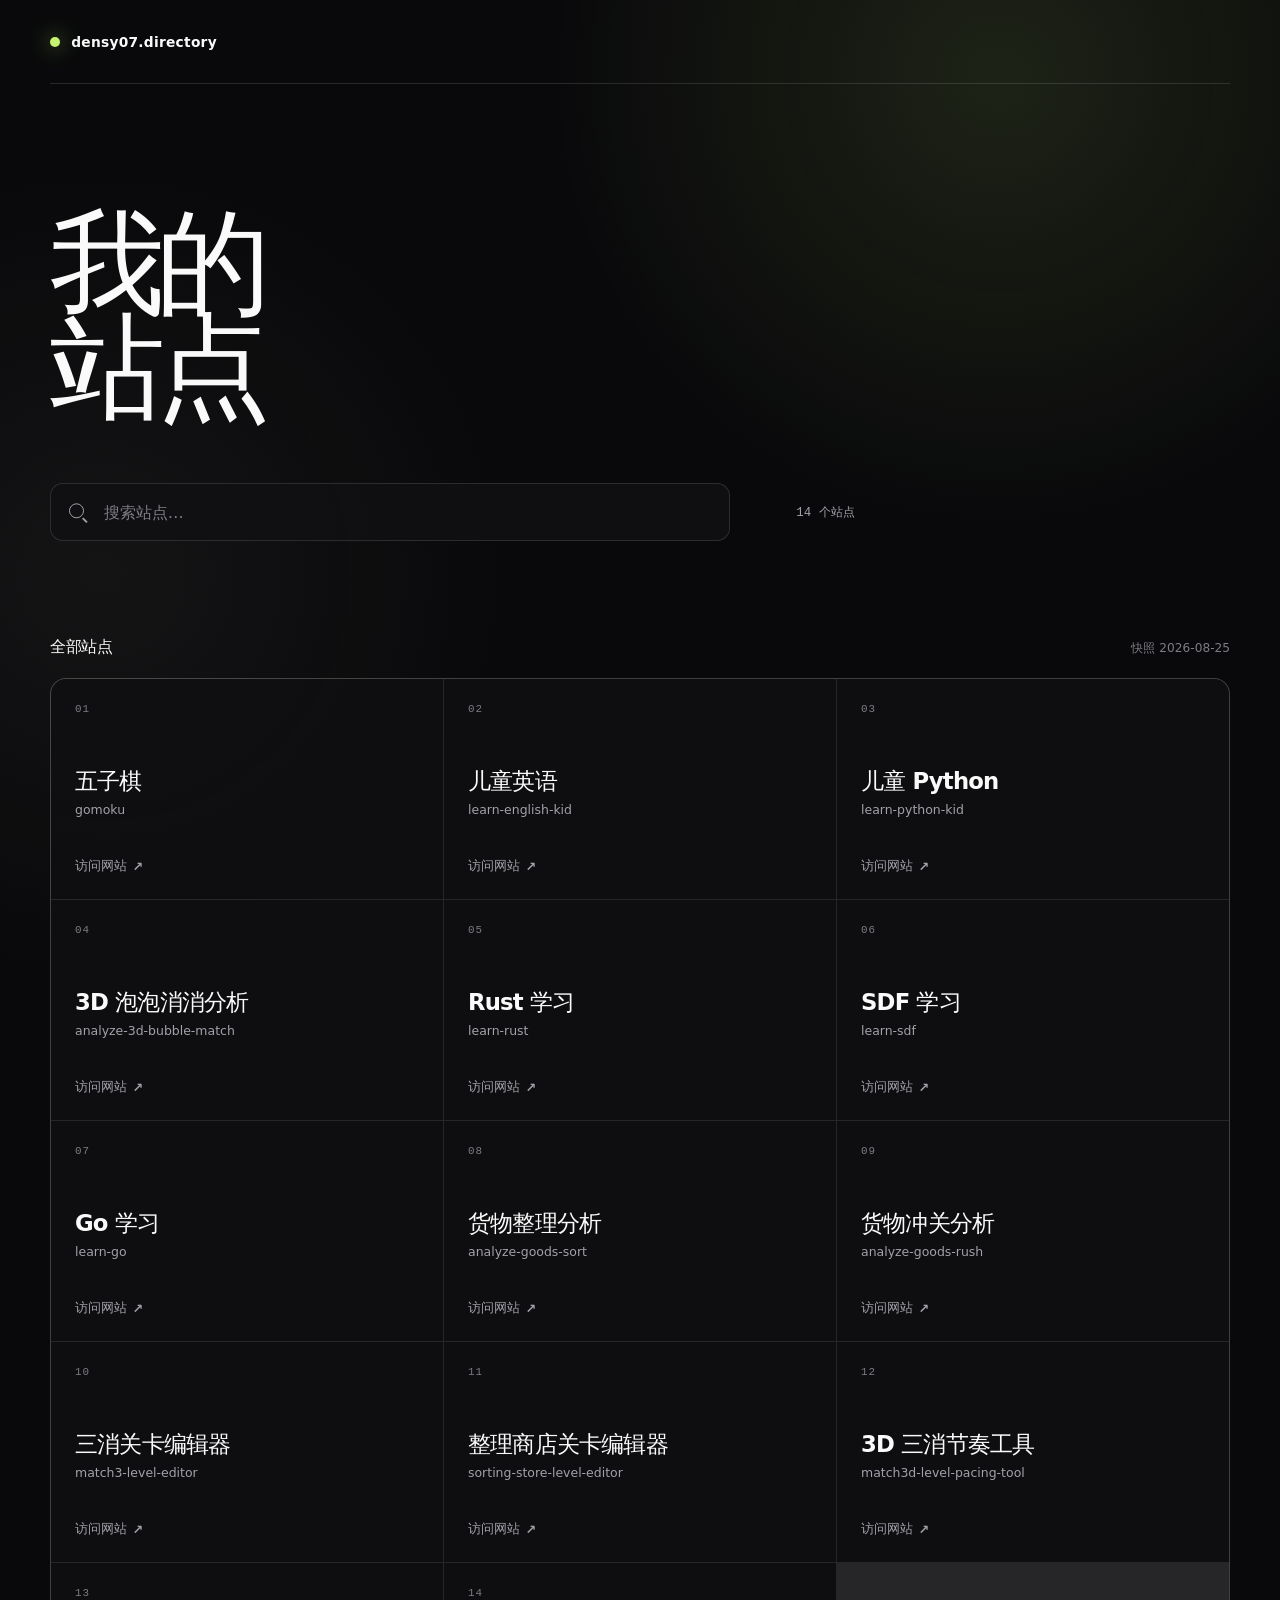
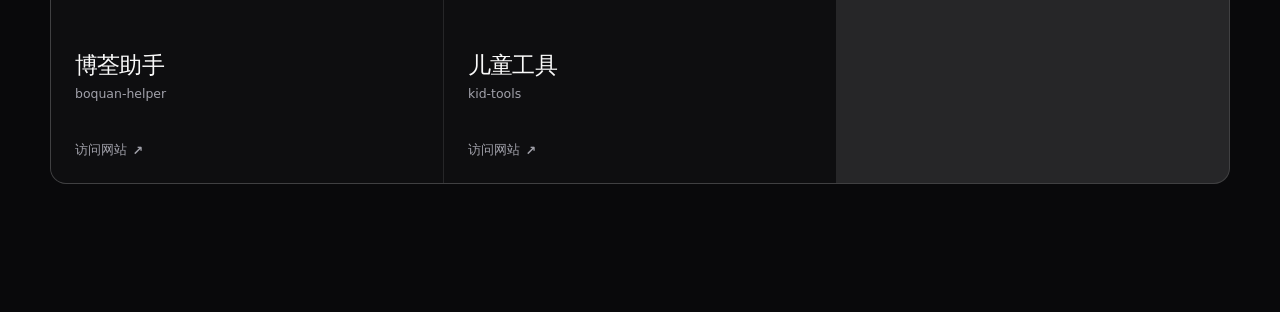
==== commit b248b22c: "Enhance site catalog with Chinese titles and improve JSON structure; update styles for site name dis" ====
--- a/index.html
+++ b/index.html
@@ -48,114 +48,128 @@
           </div>
 
           <div class="site-grid">
-            <article class="site-card" data-site-card data-search="gomoku gomoku-space.vercel.app">
+            <article class="site-card" data-site-card data-search="五子棋 gomoku gomoku-space.vercel.app">
               <a href="https://gomoku-space.vercel.app" target="_blank" rel="noopener noreferrer">
                 <div class="card-meta"><span>01</span></div>
-                <h3>gomoku</h3>
+                <h3>五子棋</h3>
+                <p class="site-name">gomoku</p>
                 <span class="visit-label">访问网站 <span aria-hidden="true">↗</span></span>
               </a>
             </article>
 
-            <article class="site-card" data-site-card data-search="learn-english-kid learn-english-kid.vercel.app">
+            <article class="site-card" data-site-card data-search="儿童英语 learn-english-kid learn-english-kid.vercel.app">
               <a href="https://learn-english-kid.vercel.app" target="_blank" rel="noopener noreferrer">
                 <div class="card-meta"><span>02</span></div>
-                <h3>learn-english-kid</h3>
+                <h3>儿童英语</h3>
+                <p class="site-name">learn-english-kid</p>
                 <span class="visit-label">访问网站 <span aria-hidden="true">↗</span></span>
               </a>
             </article>
 
-            <article class="site-card" data-site-card data-search="learn-python-kid learn-python-kid.vercel.app">
+            <article class="site-card" data-site-card data-search="儿童 Python learn-python-kid learn-python-kid.vercel.app">
               <a href="https://learn-python-kid.vercel.app" target="_blank" rel="noopener noreferrer">
                 <div class="card-meta"><span>03</span></div>
-                <h3>learn-python-kid</h3>
+                <h3>儿童 Python</h3>
+                <p class="site-name">learn-python-kid</p>
                 <span class="visit-label">访问网站 <span aria-hidden="true">↗</span></span>
               </a>
             </article>
 
-            <article class="site-card" data-site-card data-search="analyze-3d-bubble-match analyze-3d-bubble-match.vercel.app">
+            <article class="site-card" data-site-card data-search="3D 泡泡消消分析 analyze-3d-bubble-match analyze-3d-bubble-match.vercel.app">
               <a href="https://analyze-3d-bubble-match.vercel.app" target="_blank" rel="noopener noreferrer">
                 <div class="card-meta"><span>04</span></div>
-                <h3>analyze-3d-bubble-match</h3>
+                <h3>3D 泡泡消消分析</h3>
+                <p class="site-name">analyze-3d-bubble-match</p>
                 <span class="visit-label">访问网站 <span aria-hidden="true">↗</span></span>
               </a>
             </article>
 
-            <article class="site-card" data-site-card data-search="learn-rust learn-rust-chi.vercel.app">
+            <article class="site-card" data-site-card data-search="Rust 学习 learn-rust learn-rust-chi.vercel.app">
               <a href="https://learn-rust-chi.vercel.app" target="_blank" rel="noopener noreferrer">
                 <div class="card-meta"><span>05</span></div>
-                <h3>learn-rust</h3>
+                <h3>Rust 学习</h3>
+                <p class="site-name">learn-rust</p>
                 <span class="visit-label">访问网站 <span aria-hidden="true">↗</span></span>
               </a>
             </article>
 
-            <article class="site-card" data-site-card data-search="learn-sdf learn-sdf.vercel.app">
+            <article class="site-card" data-site-card data-search="SDF 学习 learn-sdf learn-sdf.vercel.app">
               <a href="https://learn-sdf.vercel.app" target="_blank" rel="noopener noreferrer">
                 <div class="card-meta"><span>06</span></div>
-                <h3>learn-sdf</h3>
+                <h3>SDF 学习</h3>
+                <p class="site-name">learn-sdf</p>
                 <span class="visit-label">访问网站 <span aria-hidden="true">↗</span></span>
               </a>
             </article>
 
-            <article class="site-card" data-site-card data-search="learn-go learn-go-pi.vercel.app">
+            <article class="site-card" data-site-card data-search="Go 学习 learn-go learn-go-pi.vercel.app">
               <a href="https://learn-go-pi.vercel.app" target="_blank" rel="noopener noreferrer">
                 <div class="card-meta"><span>07</span></div>
-                <h3>learn-go</h3>
+                <h3>Go 学习</h3>
+                <p class="site-name">learn-go</p>
                 <span class="visit-label">访问网站 <span aria-hidden="true">↗</span></span>
               </a>
             </article>
 
-            <article class="site-card" data-site-card data-search="analyze-goods-sort analyze-goods-sort.vercel.app">
+            <article class="site-card" data-site-card data-search="货物整理分析 analyze-goods-sort analyze-goods-sort.vercel.app">
               <a href="https://analyze-goods-sort.vercel.app" target="_blank" rel="noopener noreferrer">
                 <div class="card-meta"><span>08</span></div>
-                <h3>analyze-goods-sort</h3>
+                <h3>货物整理分析</h3>
+                <p class="site-name">analyze-goods-sort</p>
                 <span class="visit-label">访问网站 <span aria-hidden="true">↗</span></span>
               </a>
             </article>
 
-            <article class="site-card" data-site-card data-search="analyze-goods-rush analyze-goods-rush.vercel.app">
+            <article class="site-card" data-site-card data-search="货物冲关分析 analyze-goods-rush analyze-goods-rush.vercel.app">
               <a href="https://analyze-goods-rush.vercel.app" target="_blank" rel="noopener noreferrer">
                 <div class="card-meta"><span>09</span></div>
-                <h3>analyze-goods-rush</h3>
+                <h3>货物冲关分析</h3>
+                <p class="site-name">analyze-goods-rush</p>
                 <span class="visit-label">访问网站 <span aria-hidden="true">↗</span></span>
               </a>
             </article>
 
-            <article class="site-card" data-site-card data-search="match3-level-editor match3-level-editor.vercel.app">
+            <article class="site-card" data-site-card data-search="三消关卡编辑器 match3-level-editor match3-level-editor.vercel.app">
               <a href="https://match3-level-editor.vercel.app" target="_blank" rel="noopener noreferrer">
                 <div class="card-meta"><span>10</span></div>
-                <h3>match3-level-editor</h3>
+                <h3>三消关卡编辑器</h3>
+                <p class="site-name">match3-level-editor</p>
                 <span class="visit-label">访问网站 <span aria-hidden="true">↗</span></span>
               </a>
             </article>
 
-            <article class="site-card" data-site-card data-search="sorting-store-level-editor sorting-store-level-editor.vercel.app">
+            <article class="site-card" data-site-card data-search="整理商店关卡编辑器 sorting-store-level-editor sorting-store-level-editor.vercel.app">
               <a href="https://sorting-store-level-editor.vercel.app" target="_blank" rel="noopener noreferrer">
                 <div class="card-meta"><span>11</span></div>
-                <h3>sorting-store-level-editor</h3>
+                <h3>整理商店关卡编辑器</h3>
+                <p class="site-name">sorting-store-level-editor</p>
                 <span class="visit-label">访问网站 <span aria-hidden="true">↗</span></span>
               </a>
             </article>
 
-            <article class="site-card" data-site-card data-search="match3d-level-pacing-tool match3d-level-pacing-tool.vercel.app">
+            <article class="site-card" data-site-card data-search="3D 三消节奏工具 match3d-level-pacing-tool match3d-level-pacing-tool.vercel.app">
               <a href="https://match3d-level-pacing-tool.vercel.app" target="_blank" rel="noopener noreferrer">
                 <div class="card-meta"><span>12</span></div>
-                <h3>match3d-level-pacing-tool</h3>
+                <h3>3D 三消节奏工具</h3>
+                <p class="site-name">match3d-level-pacing-tool</p>
                 <span class="visit-label">访问网站 <span aria-hidden="true">↗</span></span>
               </a>
             </article>
 
-            <article class="site-card" data-site-card data-search="boquan-helper boquan-helper.vercel.app">
+            <article class="site-card" data-site-card data-search="博荃助手 boquan-helper boquan-helper.vercel.app">
               <a href="https://boquan-helper.vercel.app" target="_blank" rel="noopener noreferrer">
                 <div class="card-meta"><span>13</span></div>
-                <h3>boquan-helper</h3>
+                <h3>博荃助手</h3>
+                <p class="site-name">boquan-helper</p>
                 <span class="visit-label">访问网站 <span aria-hidden="true">↗</span></span>
               </a>
             </article>
 
-            <article class="site-card" data-site-card data-search="kid-tools kid-tools.vercel.app">
+            <article class="site-card" data-site-card data-search="儿童工具 kid-tools kid-tools.vercel.app">
               <a href="https://kid-tools.vercel.app" target="_blank" rel="noopener noreferrer">
                 <div class="card-meta"><span>14</span></div>
-                <h3>kid-tools</h3>
+                <h3>儿童工具</h3>
+                <p class="site-name">kid-tools</p>
                 <span class="visit-label">访问网站 <span aria-hidden="true">↗</span></span>
               </a>
             </article>
--- a/styles.css
+++ b/styles.css
@@ -281,6 +281,14 @@
   line-height: 1.2;
 }
 
+.site-name {
+  margin: 0.4rem 0 0;
+  overflow-wrap: anywhere;
+  color: var(--muted);
+  font-size: 0.78rem;
+  line-height: 1.3;
+}
+
 .visit-label {
   display: inline-flex;
   gap: 0.35rem;
